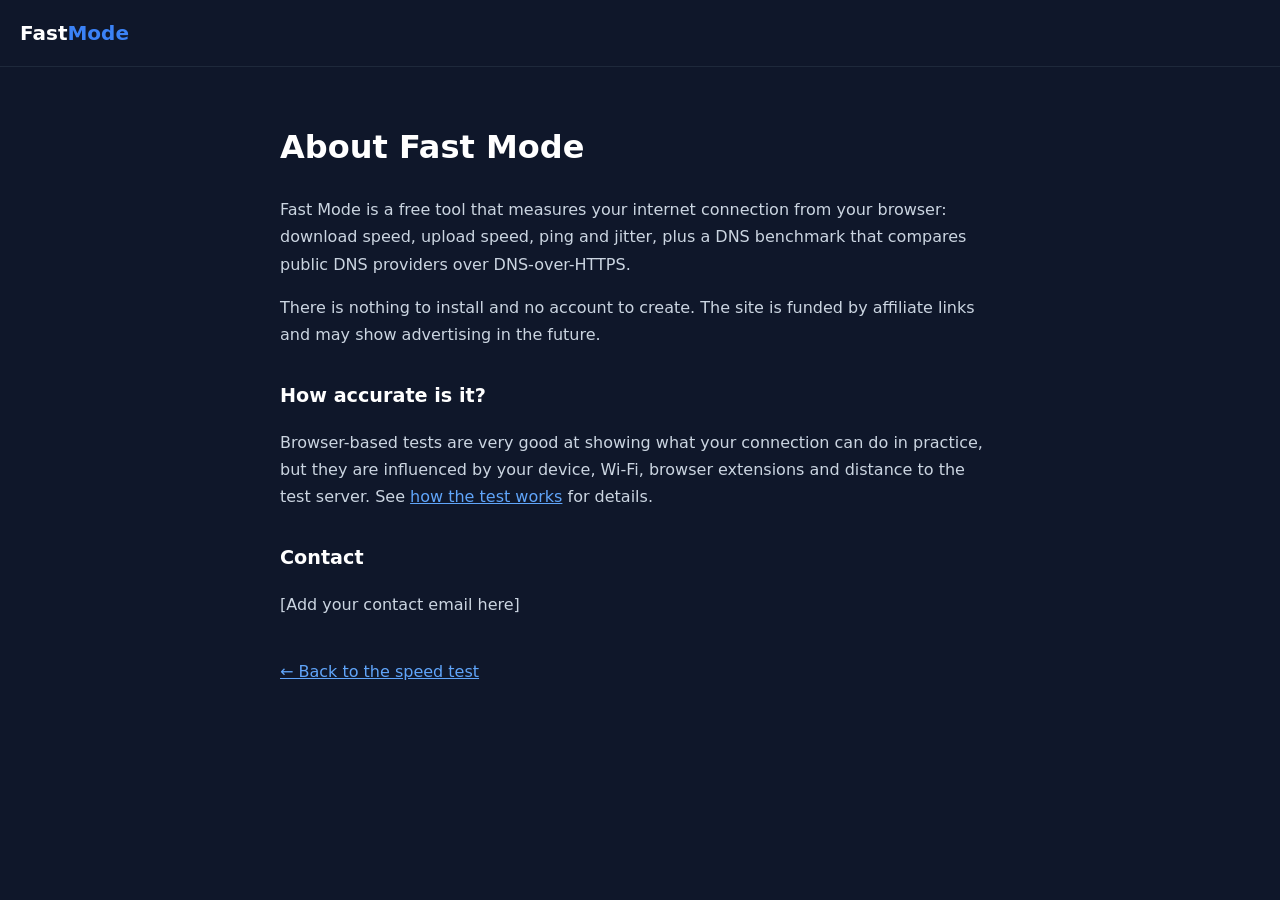
==== about.html @ ab3dccc1 "Add files via upload" ====
<!DOCTYPE html>
<html lang="en">
<head>
<meta charset="UTF-8">
<meta name="viewport" content="width=device-width, initial-scale=1.0">
<title>About Fast Mode | Fast Mode</title>
<meta name="robots" content="index, follow">
<link rel="icon" href="favicon.ico" type="image/x-icon">
<style>
  body{margin:0;background:#0f172a;color:#cbd5e1;font-family:system-ui,-apple-system,'Segoe UI',Roboto,Helvetica,Arial,sans-serif;line-height:1.7}
  main{max-width:720px;margin:0 auto;padding:2rem 1.25rem 4rem}
  a{color:#60a5fa} h1{color:#fff} h2{color:#fff;margin-top:2rem;font-size:1.2rem}
  nav{border-bottom:1px solid #1e293b;padding:1rem 1.25rem} nav a{color:#fff;font-weight:700;text-decoration:none;font-size:1.25rem} nav span{color:#3b82f6}
</style>
</head>
<body>
<nav><a href="/">Fast<span>Mode</span></a></nav>
<main>
<h1>About Fast Mode</h1>
<p>Fast Mode is a free tool that measures your internet connection from your browser: download speed, upload speed, ping and jitter, plus a DNS benchmark that compares public DNS providers over DNS-over-HTTPS.</p>
<p>There is nothing to install and no account to create. The site is funded by affiliate links and may show advertising in the future.</p>
<h2>How accurate is it?</h2>
<p>Browser-based tests are very good at showing what your connection can do in practice, but they are influenced by your device, Wi-Fi, browser extensions and distance to the test server. See <a href="/#blog">how the test works</a> for details.</p>
<h2>Contact</h2>
<p>[Add your contact email here]</p>
<p style="margin-top:2.5rem"><a href="/">&larr; Back to the speed test</a></p>
</main>
</body>
</html>
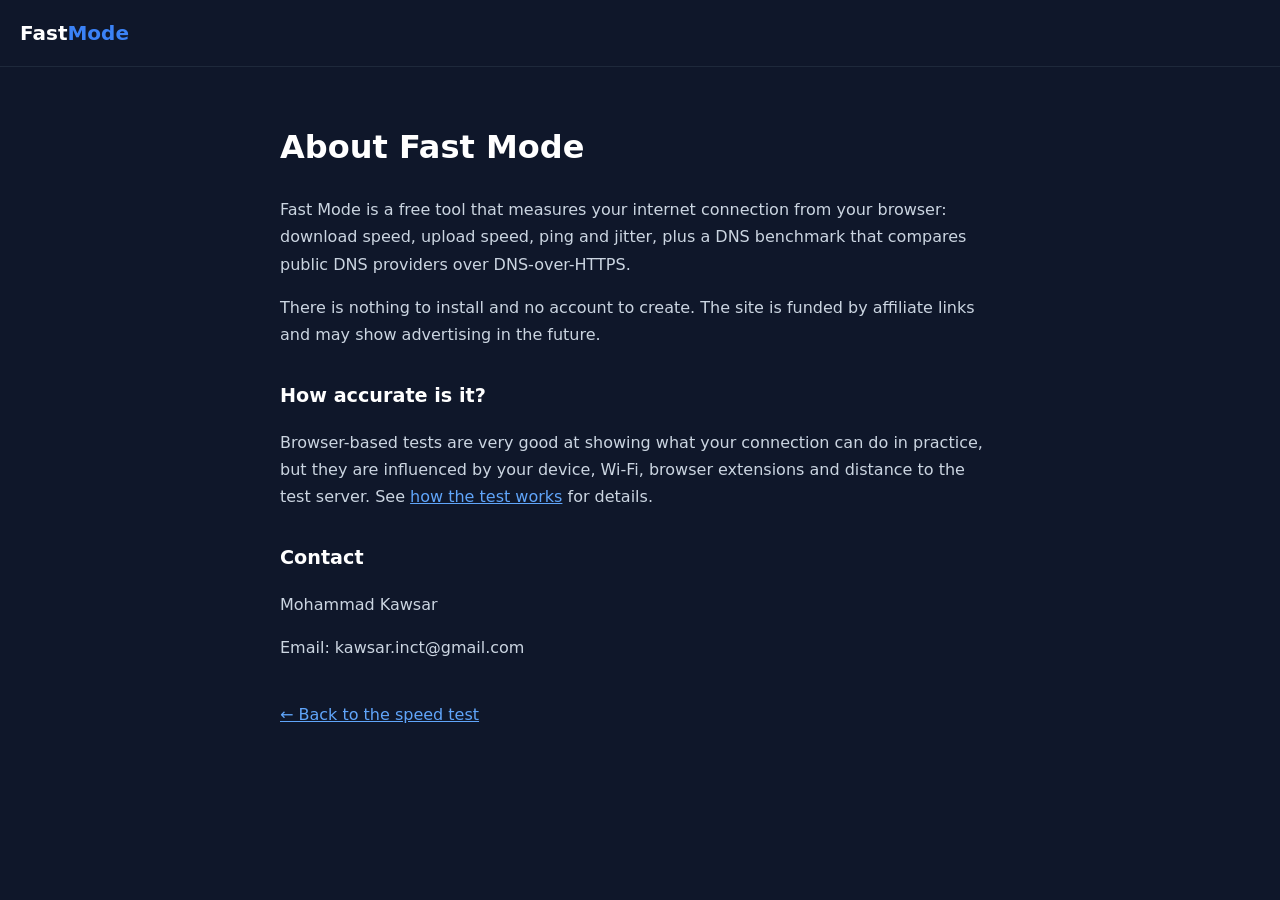
==== commit f3005039: "about.html" ====
--- a/about.html
+++ b/about.html
@@ -22,7 +22,8 @@
 <h2>How accurate is it?</h2>
 <p>Browser-based tests are very good at showing what your connection can do in practice, but they are influenced by your device, Wi-Fi, browser extensions and distance to the test server. See <a href="/#blog">how the test works</a> for details.</p>
 <h2>Contact</h2>
-<p>[Add your contact email here]</p>
+<p>Mohammad Kawsar</p>
+<p>Email: kawsar.inct@gmail.com</p>
 <p style="margin-top:2.5rem"><a href="/">&larr; Back to the speed test</a></p>
 </main>
 </body>
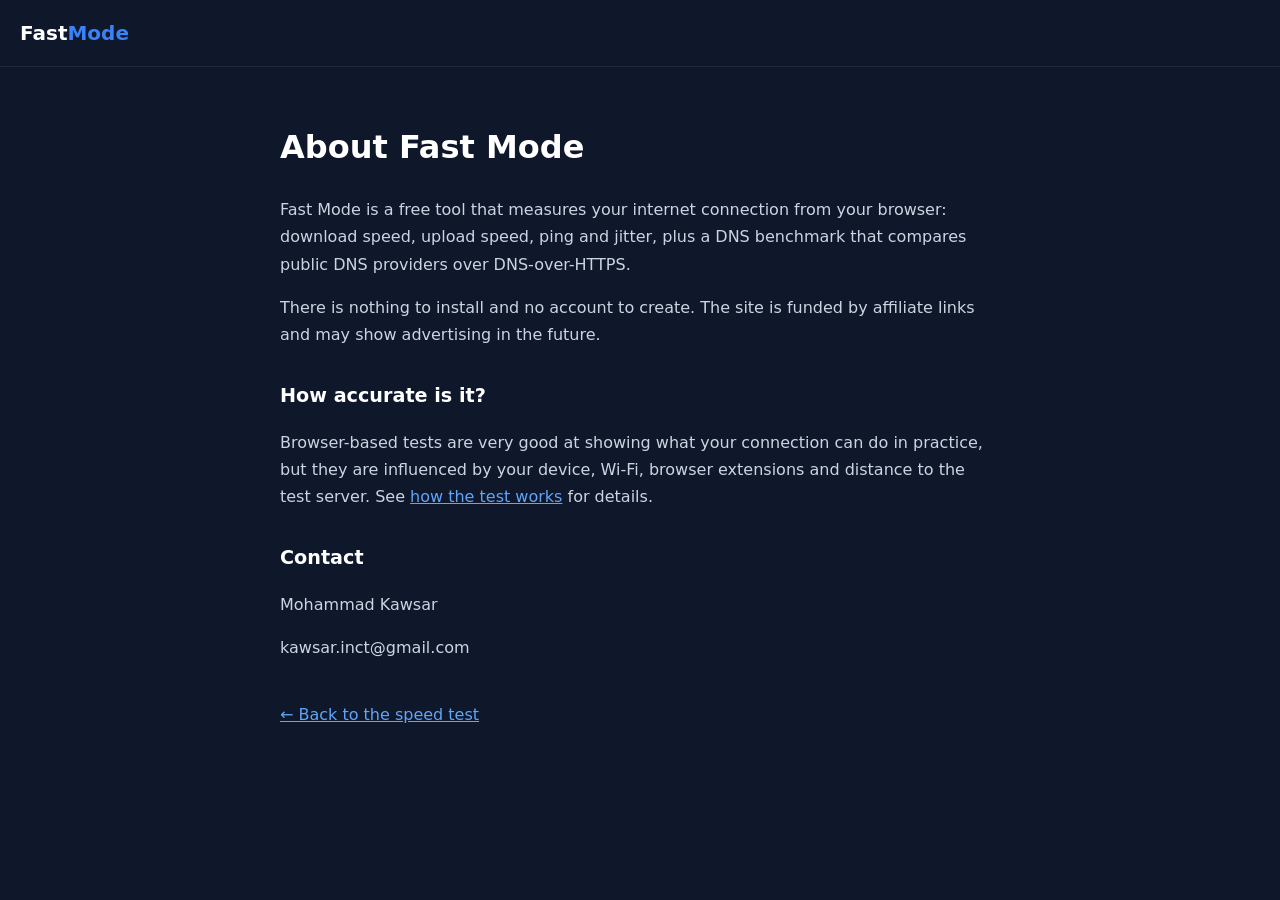
==== commit f5f626e3: "Add files via upload" ====
--- a/about.html
+++ b/about.html
@@ -23,7 +23,7 @@
 <p>Browser-based tests are very good at showing what your connection can do in practice, but they are influenced by your device, Wi-Fi, browser extensions and distance to the test server. See <a href="/#blog">how the test works</a> for details.</p>
 <h2>Contact</h2>
 <p>Mohammad Kawsar</p>
-<p>Email: kawsar.inct@gmail.com</p>
+<p>kawsar.inct@gmail.com</p>
 <p style="margin-top:2.5rem"><a href="/">&larr; Back to the speed test</a></p>
 </main>
 </body>
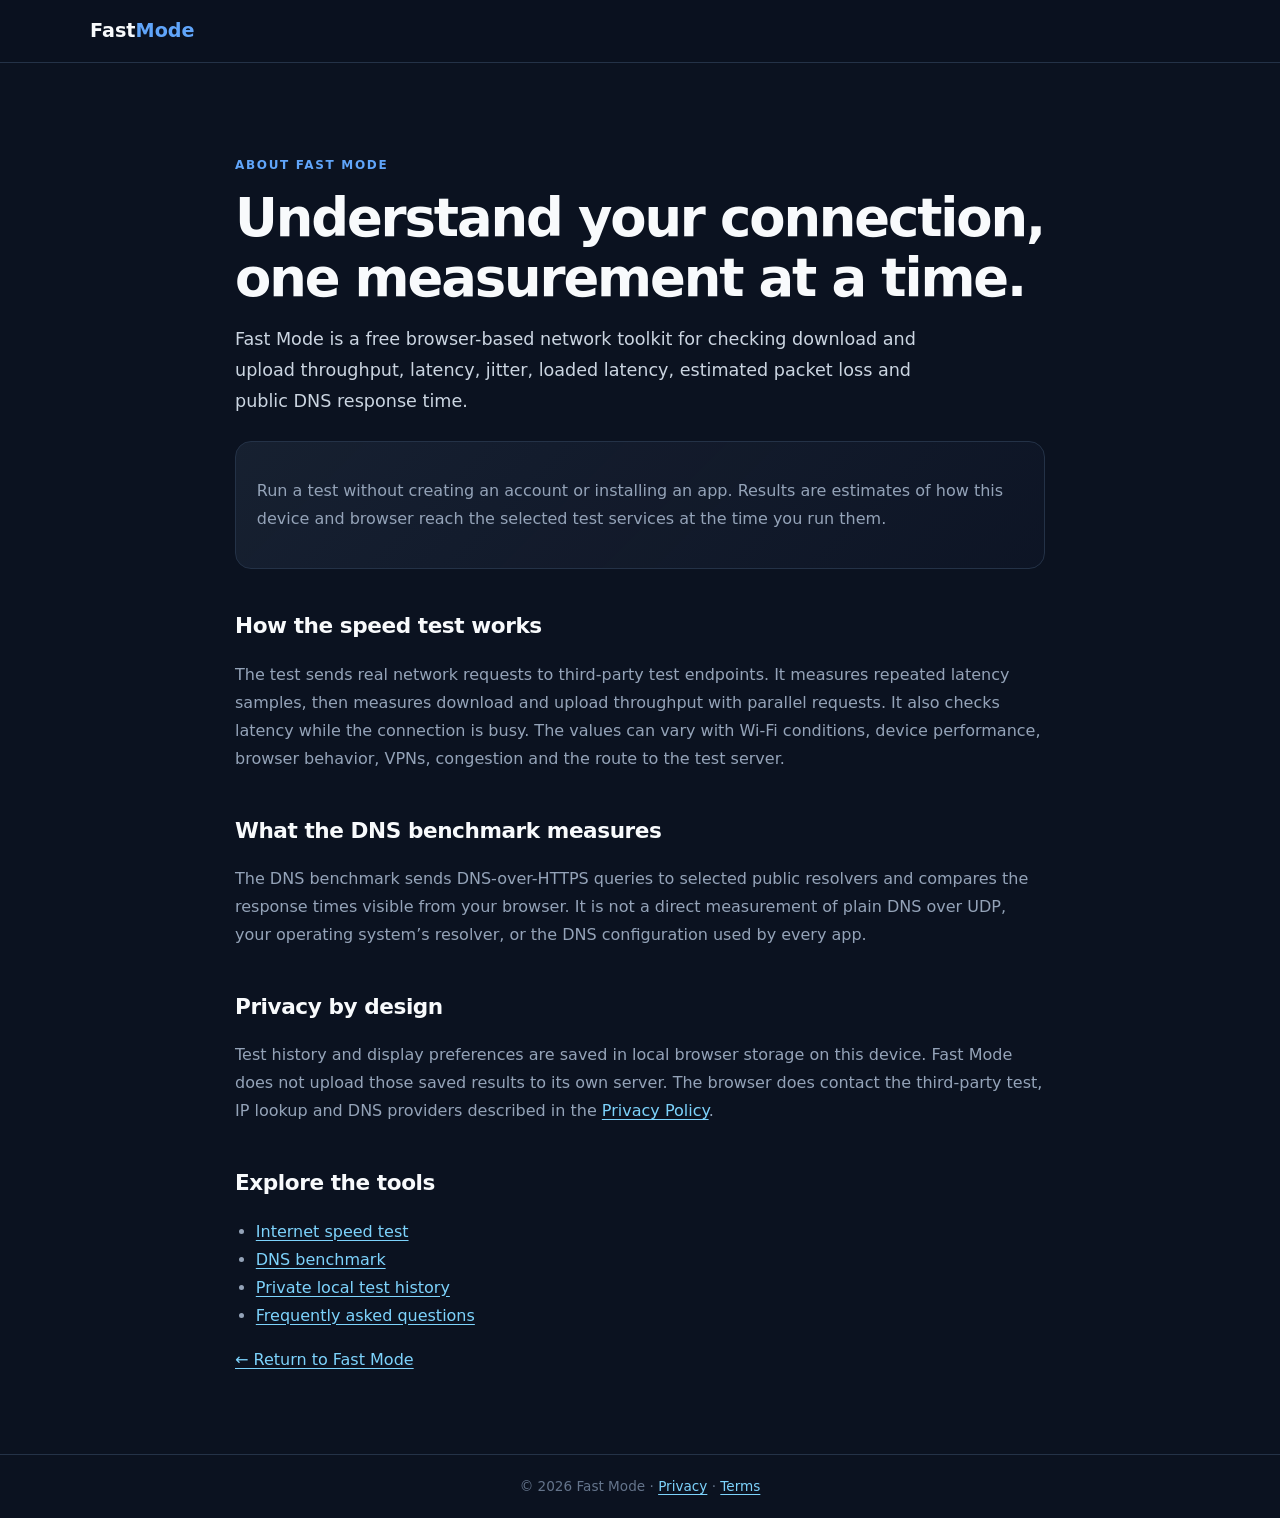
==== commit f979a517: "Add files via upload" ====
--- a/about.html
+++ b/about.html
@@ -1,30 +1,39 @@
-<!DOCTYPE html>
+<!doctype html>
 <html lang="en">
 <head>
-<meta charset="UTF-8">
-<meta name="viewport" content="width=device-width, initial-scale=1.0">
-<title>About Fast Mode | Fast Mode</title>
-<meta name="robots" content="index, follow">
-<link rel="icon" href="favicon.ico" type="image/x-icon">
-<style>
-  body{margin:0;background:#0f172a;color:#cbd5e1;font-family:system-ui,-apple-system,'Segoe UI',Roboto,Helvetica,Arial,sans-serif;line-height:1.7}
-  main{max-width:720px;margin:0 auto;padding:2rem 1.25rem 4rem}
-  a{color:#60a5fa} h1{color:#fff} h2{color:#fff;margin-top:2rem;font-size:1.2rem}
-  nav{border-bottom:1px solid #1e293b;padding:1rem 1.25rem} nav a{color:#fff;font-weight:700;text-decoration:none;font-size:1.25rem} nav span{color:#3b82f6}
-</style>
+<meta charset="utf-8">
+<meta name="viewport" content="width=device-width, initial-scale=1">
+<meta name="theme-color" content="#0b1220">
+<title>About Fast Mode | Browser-Based Internet Diagnostics</title>
+<meta name="description" content="Learn how Fast Mode measures internet speed, latency, jitter, bufferbloat and DNS response times in your browser. See what the results can and cannot tell you.">
+<meta name="robots" content="index,follow">
+<link rel="canonical" href="https://fastmode.top/about.html">
+<meta property="og:type" content="website">
+<meta property="og:site_name" content="Fast Mode">
+<meta property="og:url" content="https://fastmode.top/about.html">
+<meta property="og:title" content="About Fast Mode | Browser-Based Internet Diagnostics">
+<meta property="og:description" content="Learn what Fast Mode measures and how to interpret its browser-based network results.">
+<link rel="icon" href="favicon.ico" sizes="any">
+<link rel="stylesheet" href="legal.css">
 </head>
 <body>
-<nav><a href="/">Fast<span>Mode</span></a></nav>
-<main>
-<h1>About Fast Mode</h1>
-<p>Fast Mode is a free tool that measures your internet connection from your browser: download speed, upload speed, ping and jitter, plus a DNS benchmark that compares public DNS providers over DNS-over-HTTPS.</p>
-<p>There is nothing to install and no account to create. The site is funded by affiliate links and may show advertising in the future.</p>
-<h2>How accurate is it?</h2>
-<p>Browser-based tests are very good at showing what your connection can do in practice, but they are influenced by your device, Wi-Fi, browser extensions and distance to the test server. See <a href="/#blog">how the test works</a> for details.</p>
-<h2>Contact</h2>
-<p>Mohammad Kawsar</p>
-<p>kawsar.inct@gmail.com</p>
-<p style="margin-top:2.5rem"><a href="/">&larr; Back to the speed test</a></p>
+<a class="skip-link" href="#main">Skip to content</a>
+<nav aria-label="Main navigation"><a href="/" aria-label="Fast Mode home">Fast<span>Mode</span></a></nav>
+<main id="main">
+<p class="eyebrow">About Fast Mode</p>
+<h1>Understand your connection, one measurement at a time.</h1>
+<p class="lede">Fast Mode is a free browser-based network toolkit for checking download and upload throughput, latency, jitter, loaded latency, estimated packet loss and public DNS response time.</p>
+<div class="page-card"><p>Run a test without creating an account or installing an app. Results are estimates of how this device and browser reach the selected test services at the time you run them.</p></div>
+<h2>How the speed test works</h2>
+<p>The test sends real network requests to third-party test endpoints. It measures repeated latency samples, then measures download and upload throughput with parallel requests. It also checks latency while the connection is busy. The values can vary with Wi-Fi conditions, device performance, browser behavior, VPNs, congestion and the route to the test server.</p>
+<h2>What the DNS benchmark measures</h2>
+<p>The DNS benchmark sends DNS-over-HTTPS queries to selected public resolvers and compares the response times visible from your browser. It is not a direct measurement of plain DNS over UDP, your operating system’s resolver, or the DNS configuration used by every app.</p>
+<h2>Privacy by design</h2>
+<p>Test history and display preferences are saved in local browser storage on this device. Fast Mode does not upload those saved results to its own server. The browser does contact the third-party test, IP lookup and DNS providers described in the <a href="privacy.html">Privacy Policy</a>.</p>
+<h2>Explore the tools</h2>
+<ul><li><a href="/#speed">Internet speed test</a></li><li><a href="/#dns">DNS benchmark</a></li><li><a href="/#history">Private local test history</a></li><li><a href="/#faq">Frequently asked questions</a></li></ul>
+<p><a href="/">← Return to Fast Mode</a></p>
 </main>
+<footer>© 2026 Fast Mode · <a href="privacy.html">Privacy</a> · <a href="terms.html">Terms</a></footer>
 </body>
 </html>
--- a/legal.css
+++ b/legal.css
@@ -0,0 +1,22 @@
+:root { color-scheme:dark; --ink:#e2e8f0; --muted:#94a3b8; --line:#243247; --panel:#111c30; }
+* { box-sizing:border-box; }
+html { scroll-behavior:smooth; scroll-padding-top:2rem; }
+body { margin:0; min-height:100vh; background:#0b1220; color:var(--ink); font:16px/1.75 Inter,system-ui,-apple-system,"Segoe UI",Roboto,Arial,sans-serif; text-rendering:optimizeLegibility; }
+.skip-link { position:fixed; z-index:10; top:.75rem; left:.75rem; transform:translateY(-160%); padding:.7rem 1rem; border-radius:.7rem; background:#2563eb; color:#fff; font-weight:700; }
+.skip-link:focus { transform:translateY(0); }
+nav { position:sticky; top:0; z-index:5; padding:.9rem max(1.25rem,calc((100% - 1100px)/2)); border-bottom:1px solid var(--line); background:rgba(11,18,32,.9); backdrop-filter:blur(14px); }
+nav a { color:#f8fafc; font-weight:800; text-decoration:none; font-size:1.2rem; }
+nav span { color:#60a5fa; }
+main { max-width:850px; margin:0 auto; padding:clamp(2.25rem,7vw,5rem) 1.25rem 4rem; }
+.eyebrow { color:#60a5fa; font-size:.75rem; font-weight:800; letter-spacing:.14em; text-transform:uppercase; }
+h1 { margin:.45rem 0 1rem; color:#f8fafc; font-size:clamp(2rem,6vw,3.3rem); letter-spacing:-.04em; line-height:1.12; }
+.lede { color:#cbd5e1; font-size:1.1rem; max-width:65ch; }
+h2 { margin:2.4rem 0 .5rem; color:#f8fafc; font-size:1.35rem; letter-spacing:-.02em; }
+p,li { color:var(--muted); }
+ul { padding-left:1.3rem; }
+a { color:#7dd3fc; text-underline-offset:3px; }
+a:hover { color:#bae6fd; }
+.page-card { margin:1.5rem 0; padding:1.2rem 1.3rem; border:1px solid var(--line); border-radius:1rem; background:linear-gradient(135deg,rgba(30,41,59,.62),rgba(15,23,42,.55)); }
+footer { padding:1.25rem; border-top:1px solid var(--line); color:#64748b; text-align:center; font-size:.85rem; }
+:focus-visible { outline:3px solid #60a5fa; outline-offset:3px; }
+@media (prefers-reduced-motion:reduce) { html{scroll-behavior:auto} *{animation:none!important;transition:none!important} }
